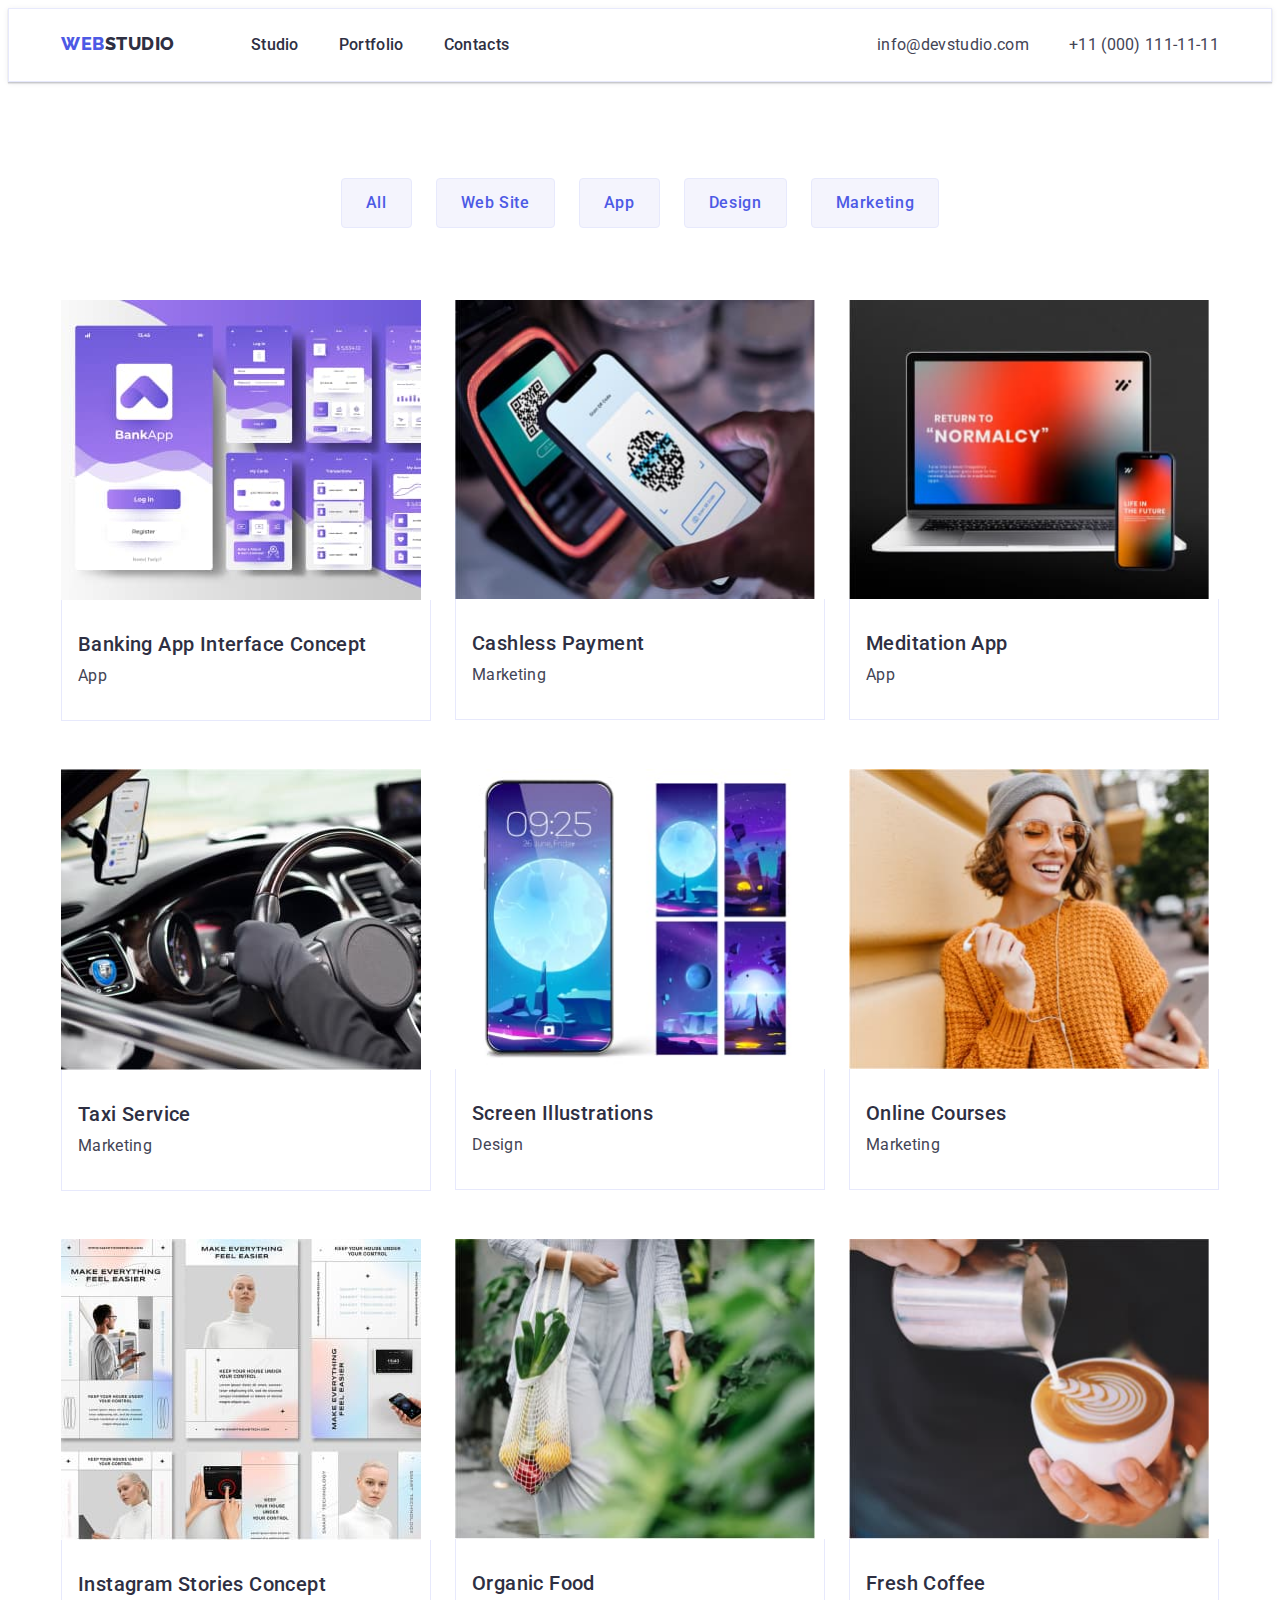
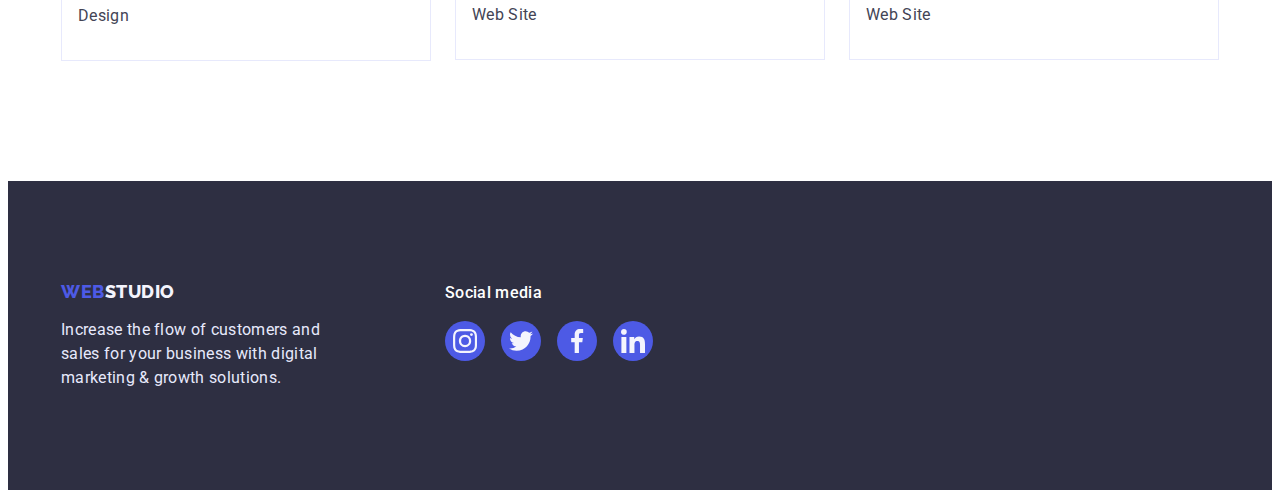
==== portfolio.html @ b0fa86c4 "Initial commit" ====
<!DOCTYPE html>
<html lang="en">
  <head>
    <meta charset="UTF-8" />
    <meta http-equiv="X-UA-Compatible" content="IE=edge" />
    <meta name="viewport" content="width=device-width, initial-scale=1.0" />
    <title>Document</title>
    <link rel="preconnect" href="https://fonts.googleapis.com" />
    <link rel="preconnect" href="https://fonts.gstatic.com" crossorigin />
    <link
      href="https://fonts.googleapis.com/css2?family=Raleway:wght@800&family=Roboto:wght@400;500;700;900&display=swap"
      rel="stylesheet"
    />
    <link
      rel="stylesheet"
      href="https://cdnjs.cloudflare.com/ajax/libs/modern-normalize/1.1.0/modern-normalize.min.css"
      integrity="sha512-wpPYUAdjBVSE4KJnH1VR1HeZfpl1ub8YT/NKx4PuQ5NmX2tKuGu6U/JRp5y+Y8XG2tV+wKQpNHVUX03MfMFn9Q=="
      crossorigin="anonymous"
      referrerpolicy="no-referrer"
    />
    <link rel="stylesheet" href="./css/styles.css" />
  </head>
  <body>
    <header class="header">
      <div class="container header-container">
        <nav class="header-navigation">
          <a href="./index.html" class="header-logo link"
            >Web<span class="logo-style">Studio</span></a
          >
          <ul class="header-list list">
            <li class="header-item">
              <a href="./index.html" class="header-link link">Studio</a>
            </li>
            <li class="header-item">
              <a href="./portfolio.html" class="header-link link">Portfolio</a>
            </li>
            <li class="header-item">
              <a href="" class="header-link link">Contacts</a>
            </li>
          </ul>
        </nav>

        <address class="header-address">
          <ul class="address-list list">
            <li class="address-item">
              <a class="address-link link" href="mailto:info@devstudio.com"
                >info@devstudio.com</a
              >
            </li>
            <li class="address-item">
              <a class="address-link link" href="tel:+110001111111"
                >+11 (000) 111-11-11</a
              >
            </li>
          </ul>
        </address>
      </div>
    </header>
    <main>
      <section class="portfolio">
        <div class="container">
          <h1 class="visually-hidden">Portfolio</h1>
          <ul class="portfolio-top-list list">
            <li class="portfolio-top-item">
              <button type="button" class="portfolio-btn">All</button>
            </li>
            <li class="portfolio-top-item">
              <button type="button" class="portfolio-btn">Web Site</button>
            </li>
            <li class="portfolio-top-item">
              <button type="button" class="portfolio-btn">App</button>
            </li>
            <li class="portfolio-top-item">
              <button type="button" class="portfolio-btn">Design</button>
            </li>
            <li class="portfolio-top-item">
              <button type="button" class="portfolio-btn">Marketing</button>
            </li>
          </ul>

          <ul class="portfolio-list list">
            <li class="portfolio-item">
              <a href="" class="portfolio-link link">
                <img
                  src="./images/banking.jpg"
                  alt="Banking App tabs"
                  width="360"
                  height="300"
                />

                <div class="card-content">
                  <h2 class="portfolio-title title">
                    Banking App Interface Concept
                  </h2>
                  <p class="portfolio-text text">App</p>
                </div>
              </a>
            </li>

            <li class="portfolio-item">
              <a href="" class="portfolio-link link">
                <img
                  src="./images/payment.jpg"
                  alt="Payment procedure"
                  width="360"
                  height="300"
                />

                <div class="card-content">
                  <h2 class="portfolio-title title">Cashless Payment</h2>
                  <p class="portfolio-text text">Marketing</p>
                </div>
              </a>
            </li>
            <li class="portfolio-item">
              <a href="" class="portfolio-link link">
                <img
                  src="./images/meditation.jpg"
                  alt="Laptop and telephone"
                  width="360"
                  height="300"
                />

                <div class="card-content">
                  <h2 class="portfolio-title title">Meditation App</h2>
                  <p class="portfolio-text text">App</p>
                </div>
              </a>
            </li>
            <li class="portfolio-item">
              <a href="" class="portfolio-link link">
                <img
                  src="./images/taxi.jpg"
                  alt="Steering wheel"
                  width="360"
                  height="300"
                />

                <div class="card-content">
                  <h2 class="portfolio-title title">Taxi Service</h2>
                  <p class="portfolio-text text">Marketing</p>
                </div>
              </a>
            </li>
            <li class="portfolio-item">
              <a href="" class="portfolio-link link">
                <img
                  src="./images/illustrations.jpg"
                  alt="Illustration samples on telephone screen"
                  width="360"
                  height="300"
                />

                <div class="card-content">
                  <h2 class="portfolio-title title">Screen Illustrations</h2>
                  <p class="portfolio-text text">Design</p>
                </div>
              </a>
            </li>
            <li class="portfolio-item">
              <a href="" class="portfolio-link link">
                <img
                  src="./images/courses.jpg"
                  alt="Smiling lady holding a phone"
                  width="360"
                  height="300"
                />

                <div class="card-content">
                  <h2 class="portfolio-title title">Online Courses</h2>
                  <p class="portfolio-text text">Marketing</p>
                </div>
              </a>
            </li>
            <li class="portfolio-item">
              <a href="" class="portfolio-link link">
                <img
                  src="./images/instagram.jpg"
                  alt="Instagram pages"
                  width="360"
                  height="300"
                />

                <div class="card-content">
                  <h2 class="portfolio-title title">
                    Instagram Stories Concept
                  </h2>
                  <p class="portfolio-text text">Design</p>
                </div>
              </a>
            </li>
            <li class="portfolio-item">
              <a href="" class="portfolio-link link">
                <img
                  src="./images/food.jpg"
                  alt="Lady holding a bag with fruits and vegetables"
                  width="360"
                  height="300"
                />

                <div class="card-content">
                  <h2 class="portfolio-title title">Organic Food</h2>
                  <p class="portfolio-text text">Web Site</p>
                </div>
              </a>
            </li>
            <li class="portfolio-item">
              <a href="" class="portfolio-link link">
                <img
                  src="./images/coffee.jpg"
                  alt="Cup of cofee"
                  width="360"
                  height="300"
                />

                <div class="card-content">
                  <h2 class="portfolio-title title">Fresh Coffee</h2>
                  <p class="portfolio-text text">Web Site</p>
                </div>
              </a>
            </li>
          </ul>
        </div>
      </section>
    </main>
    <footer class="footer">
      <div class="container footer-container">
        <div class="footer-content">
          <a href="./index.html" class="footer-logo link"
            >Web<span class="footer-logo-style">Studio</span></a
          >
          <p class="footer-text">
            Increase the flow of customers and sales for your business with
            digital marketing & growth solutions.
          </p>
        </div>
        <div class="footer-soc-media">
          <p class="footer-soc-text text">Social media</p>

          <ul class="footer-soc-list list">
            <li class="footer-soc-item">
              <a class="footer-soc-link link" href=""
                ><svg class="footer-soc-icon" width="24" height="24">
                  <use href="./images/icons.svg#icon-instagram"></use>
                </svg>
              </a>
            </li>
            <li class="footer-soc-item">
              <a class="footer-soc-link link" href=""
                ><svg class="footer-soc-icon" width="24" height="24">
                  <use href="./images/icons.svg#icon-twitter"></use>
                </svg>
              </a>
            </li>
            <li class="footer-soc-item">
              <a class="footer-soc-link link" href=""
                ><svg class="footer-soc-icon" width="24" height="24">
                  <use href="./images/icons.svg#icon-facebook"></use>
                </svg>
              </a>
            </li>
            <li class="footer-soc-item">
              <a class="footer-soc-link link" href=""
                ><svg class="footer-soc-icon" width="24" height="24">
                  <use href="./images/icons.svg#icon-linkedin"></use>
                </svg>
              </a>
            </li>
          </ul>
        </div>
      </div>
    </footer>
  </body>
</html>
---- css/styles.css ----
:root {
  --main-text-color: #434455;
  --main-background-color: #ffffff;
  --main-title-logo: #2e2f42;
  --button-icon-logo-color: #4d5ae5;
  --main-hover-focus: #404bbf;
  --secondary-bg-color: #f4f4fd;
  --border-footer-text: #e7e9fc;
  --footer-hover-focus: #31d0aa;
  --customer-icon-color: #8e8f99;
  --card-set-gap-column: 24px;
  --card-set-gap-row: 48px;
  --bg-gradient: linear-gradient(rgba(46, 47, 66, 0.7), rgba(46, 47, 66, 0.7));
}
p,
h1,
h2,
h3,
h4,
h5,
h6 {
  margin: 0;
}
ul {
  margin: 0;
  padding-left: 0;
}
button {
  cursor: pointer;
}
address {
  font-style: normal;
}
img {
  display: block;
  max-width: 100%;
  height: auto;
}
body {
  font-family: "Roboto", sans-serif;
  background-color: var(--main-background-color, #ffffff);
  color: var(--main-text-color, #434455);
}
.list {
  list-style: none;
}

.link {
  text-decoration: none;
}
.visually-hidden {
  position: absolute;
  width: 1px;
  height: 1px;
  margin: -1px;
  border: 0;
  padding: 0;
  white-space: nowrap;
  clip-path: inset(100%);
  clip: rect(0 0 0 0);
  overflow: hidden;
}

.container {
  width: 1158px;
  padding-left: 15px;
  padding-right: 15px;
  margin-left: auto;
  margin-right: auto;
}
section {
  padding-top: 120px;
  padding-bottom: 120px;
}

.head-title {
  font-size: 36px;
  line-height: 1.11;
  text-align: center;
  letter-spacing: 0.02em;
  text-transform: capitalize;
  color: var(--main-title-logo, #2e2f42);
  margin-bottom: 72px;
}
.title {
  font-weight: 500;
  font-size: 20px;
  line-height: 1.2;
  letter-spacing: 0.02em;
  color: var(--main-title-logo, #2e2f42);
}
.text {
  margin-top: 8px;
  font-size: 16px;
  line-height: 1.5;
  letter-spacing: 0.02em;
  color: var(--main-text-color, #434455);
}
/* ------------Header--------------- */
.header {
  border: 1px solid var(--border-footer-text, #e7e9fc);
  box-shadow: 0 1px 6px 0 rgba(46, 47, 66, 0.08),
    0 1px 1px 0 rgba(46, 47, 66, 0.16), 0 2px 1px 0 rgba(46, 47, 66, 0.08);
}
.header-navigation {
  display: flex;
  margin-right: auto;
}
.header-list {
  display: flex;
  gap: 40px;
}

.header-logo {
  padding-top: 24px;
  padding-bottom: 24px;
  margin-right: 76px;
  font-family: "Raleway", sans-serif;
  font-weight: 800;
  font-size: 18px;
  line-height: 1.17;
  align-items: center;
  letter-spacing: 0.03em;
  text-transform: uppercase;
  color: var(--button-icon-logo-color, #4d5ae5);
}

.logo-style {
  color: var(--main-title-logo, #2e2f42);
}

.header-link {
  display: block;
  padding-top: 24px;
  padding-bottom: 24px;
  font-weight: 500;
  font-size: 16px;
  line-height: 1.5;
  letter-spacing: 0.02em;
  color: var(--main-title-logo, #2e2f42);
}

.header-link:hover,
.header-link:focus {
  color: var(--main-hover-focus, #404bbf);
}
.header-container {
  display: flex;
  align-items: center;
}
.header-address {
  font-style: normal;
}
.address-list {
  display: flex;
  gap: 40px;
}

.address-link {
  font-size: 16px;
  line-height: 1.5;
  letter-spacing: 0.02em;
  color: var(--main-text-color, #434455);
}

.address-link:hover,
.address-link:focus {
  color: var(--main-hover-focus, #404bbf);
}
/* -------------------Hero-section----------------------- */
.hero-section {
  background-color: var(--main-title-logo, #2e2f42);
  background-image: var(--bg-gradient), url(../images/office.jpg);
  height: 600px;
  max-width: 1440px;
  margin-left: auto;
  margin-right: auto;
  background-repeat: no-repeat;
  background-position: center;
  background-size: cover;
  text-align: center;
  padding-top: 188px;
  padding-bottom: 188px;
}

.hero-title {
  margin: 0 auto;
  margin-bottom: 45px;
  width: 496px;
  font-size: 56px;
  line-height: 1.07;
  letter-spacing: 0.02em;
  color: var(--main-background-color, #ffffff);
}
.hero-btn {
  display: block;
  margin: 0 auto;
  border-radius: 4px;
  min-width: 169px;
  height: 56px;
  background: var(--button-icon-logo-color, #4d5ae5);
  font-family: inherit;
  font-weight: 500;
  font-size: 16px;
  line-height: 1.5;
  letter-spacing: 0.04em;
  color: var(--main-background-color, #ffffff);
  border: none;
}
.hero-btn:hover,
.hero-btn:focus {
  background: var(--main-hover-focus, #404bbf);
}

/* -------------------About-section----------------------- */

.about-list {
  display: flex;
  gap: var(--card-set-gap-column);
}

.about-item {
  flex-basis: calc((100% - 72px) / 4);
}

.icon-wrap {
  background-color: var(--secondary-bg-color, #f4f4fd);
  height: 112px;
  display: flex;
  align-items: center;
  justify-content: center;
  margin-bottom: 8px;
}
/* -------------------Duties-section----------------------- */
.duties {
  padding-top: 0;
}

.duties-list {
  display: flex;
  gap: var(--card-set-gap-column);
}

.duties-item {
  flex-basis: calc((100% - 48px) / 3);
}
/* -------------------Team-section----------------------- */
.team {
  background: var(--secondary-bg-color, #f4f4fd);
}

.team-list {
  display: flex;
  gap: var(--card-set-gap-column);
}
.team-text {
  margin-bottom: 8px;
}

.team-item {
  flex-basis: calc((100% - 72px) / 4);
  background: var(--main-background-color, #ffffff);
  text-align: center;
  border-radius: 0px 0px 4px 4px;
  box-shadow: 0 1px 6px rgba(46, 47, 66, 0.08), 0 1px 1px rgba(46, 47, 66, 0.16),
    0 2px 1px rgba(46, 47, 66, 0.08);
}

.team-content {
  padding: 32px 0;
}
.team-soc-list {
  display: flex;
  gap: var(--card-set-gap-column);
  justify-content: center;
}
.team-soc-item {
  width: 40px;
  height: 40px;
}

.team-soc-icon {
  fill: var(--secondary-bg-color, #f4f4fd);
}

.team-soc-link {
  width: 100%;
  height: 100%;
  border-radius: 50px;
  background-color: var(--button-icon-logo-color, #4d5ae5);
  display: flex;
  align-items: center;
  justify-content: center;
}
.team-soc-link:hover,
.team-soc-link:focus {
  background-color: var(--main-hover-focus, #404bbf);
}

/* -------------------Customers----------------------- */

.customers-icon-list {
  display: flex;
  gap: var(--card-set-gap-column);
}
.customers-icon-item {
  height: 88px;
  flex-basis: calc((100% - 120px) / 6);
}

.customers-icon-link {
  width: 100%;
  height: 100%;
  border-radius: 4px;
  border: 1px solid var(--customer-icon-color, #8e8f99);
  display: flex;
  align-items: center;
  justify-content: center;
  color: var(--customer-icon-color, #8e8f99);
}
.customers-icon {
  fill: currentColor;
}

.customers-icon-link:hover,
.customers-icon-link:focus {
  border-color: var(--main-hover-focus, #404bbf);
  color: var(--main-hover-focus, #404bbf);
}

/* -------------------Footer-section----------------------- */
.footer {
  background: var(--main-title-logo, #2e2f42);
  padding-top: 100px;
  padding-bottom: 100px;
}
.footer-container {
  display: flex;
  gap: 120px;
}
.footer-content {
  width: 264px;
}
.footer-logo {
  display: block;
  margin-bottom: 16px;
  font-family: "Raleway", sans-serif;
  font-weight: 800;
  font-size: 18px;
  line-height: 1.17;
  letter-spacing: 0.03em;
  text-transform: uppercase;
  color: var(--button-icon-logo-color, #4d5ae5);
}
.footer-logo-style {
  color: var(--secondary-bg-color, #f4f4fd);
}

.footer-text {
  font-size: 16px;
  line-height: 1.5;
  letter-spacing: 0.02em;
  color: var(--border-footer-text, #e7e9fc);
}

.footer-soc-text {
  font-weight: 500;
  margin-top: 0px;
  margin-bottom: 16px;
  color: var(--main-background-color, #ffffff);
}

.footer-soc-list {
  display: flex;
  gap: 16px;
}
.footer-soc-media {
  display: block;
  width: 208px;
}

.footer-soc-item {
  width: 40px;
  height: 40px;
}

.footer-soc-icon {
  fill: var(--secondary-bg-color, #f4f4fd);
}

.footer-soc-link {
  width: 100%;
  height: 100%;
  border-radius: 50px;
  background-color: var(--button-icon-logo-color, #4d5ae5);
  display: flex;
  align-items: center;
  justify-content: center;
}
.footer-soc-link:hover,
.footer-soc-link:focus {
  background-color: var(--footer-hover-focus, #31d0aa);
}

/* ----------Portfolio-page----------------------- */
.portfolio {
  padding-top: 96px;
}
.portfolio-top-list {
  display: flex;
  justify-content: center;
  margin-bottom: 72px;
  gap: var(--card-set-gap-column);
}

.portfolio-btn {
  border-radius: 4px;
  padding: 12px 24px;
  border: 1px solid var(--border-footer-text, #e7e9fc);
  font-family: inherit;
  font-weight: 500;
  font-size: 16px;
  line-height: 1.5;
  display: flex;
  align-items: center;
  text-align: center;
  letter-spacing: 0.04em;
  background: var(--secondary-bg-color, #f4f4fd);
  color: var(--button-icon-logo-color, #4d5ae5);
}
.portfolio-btn:hover,
.portfolio-btn:focus {
  background: var(--main-hover-focus, #404bbf);
  border-color: var(--main-hover-focus, #404bbf);
  color: var(--main-background-color, #ffffff);
  box-shadow: 0 3px 1px rgba(0, 0, 0, 0.1), 0 2px 1px rgba(0, 0, 0, 0.08),
    0 2px 2px rgba(0, 0, 0, 0.12);
}

.portfolio-list {
  display: flex;
  flex-wrap: wrap;
  column-gap: var(--card-set-gap-column);
  row-gap: var(--card-set-gap-row);
}

.portfolio-item {
  flex-basis: calc((100% - 48px) / 3);
}

.card-content {
  padding: 32px 0px 32px 16px;
  border: 1px solid var(--border-footer-text, #e7e9fc);
  border-top: none;
}

.portfolio-link {
  display: block;
}

.portfolio-link:hover,
.portfolio-link:focus {
  box-shadow: 0 1px 6px 0 rgba(46, 47, 66, 0.08),
    0 1px 1px 0 rgba(46, 47, 66, 0.16), 0 2px 1px 0 rgba(46, 47, 66, 0.08);
}
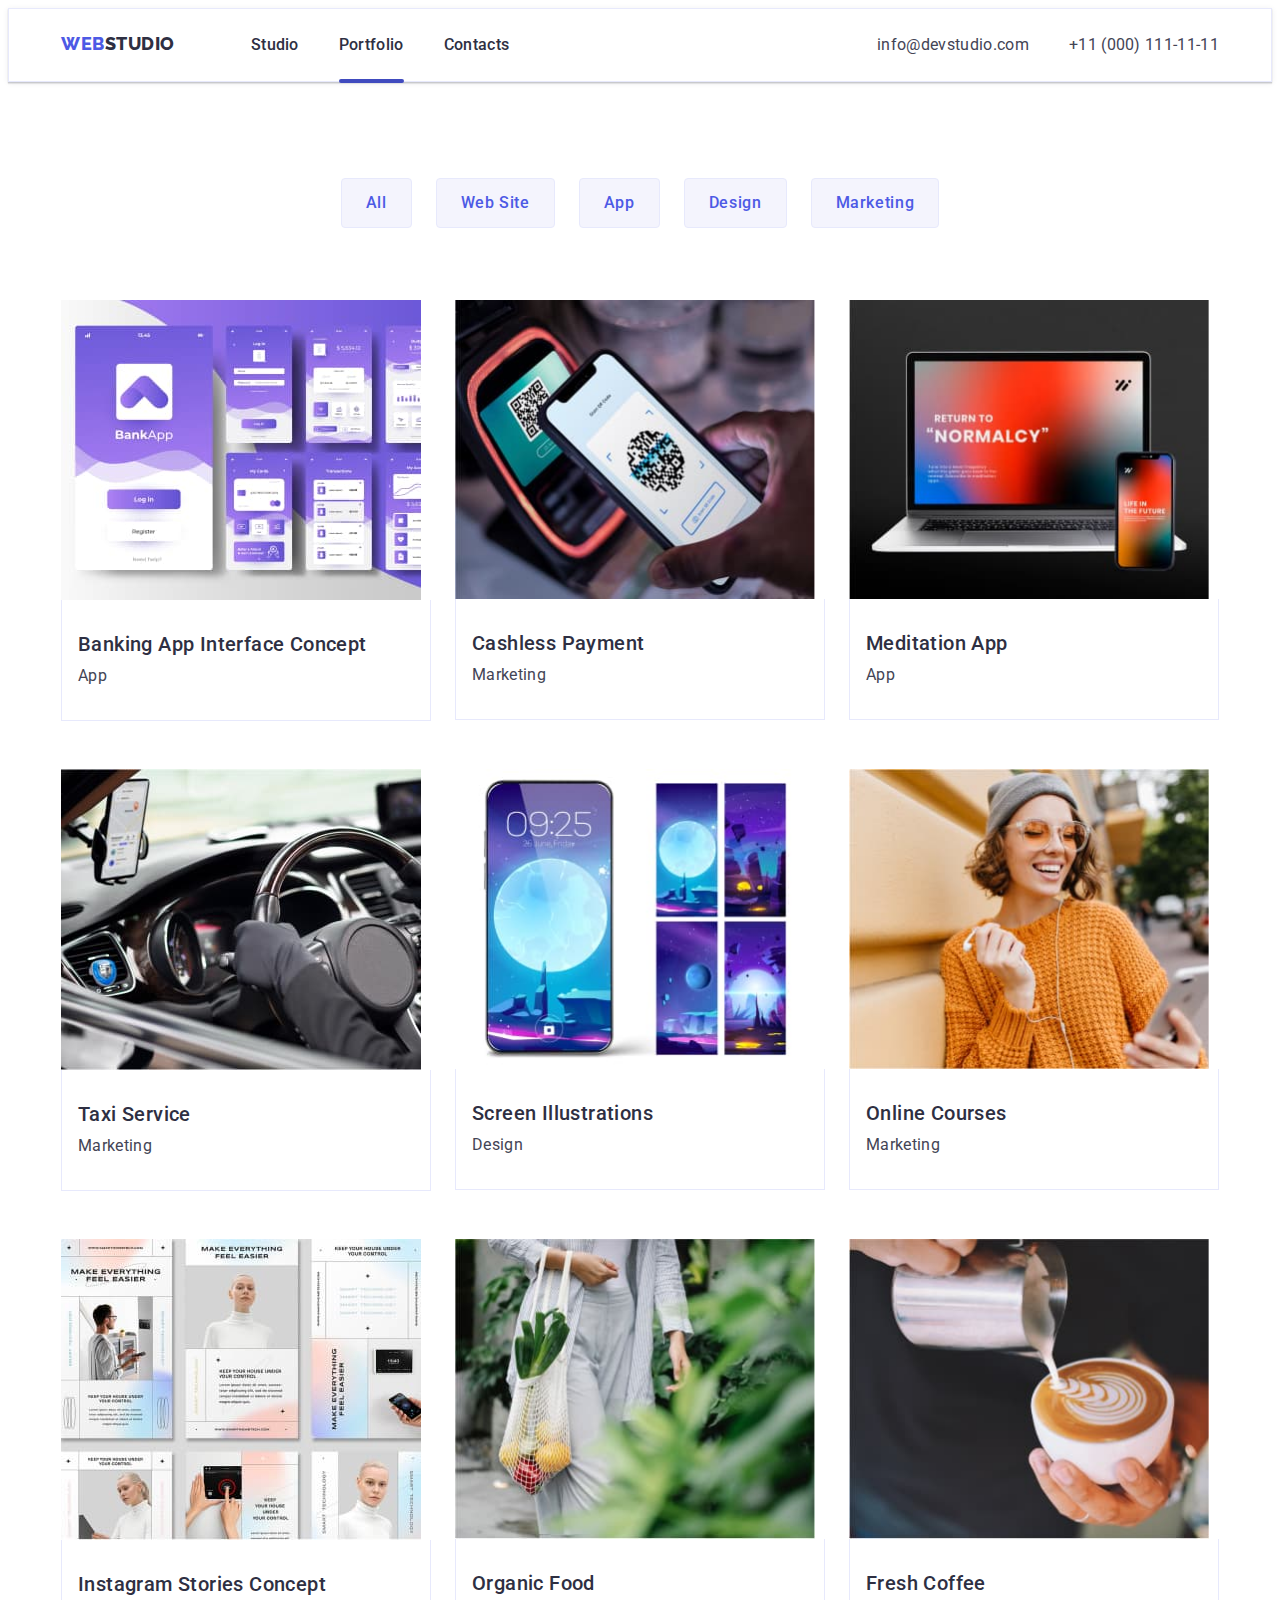
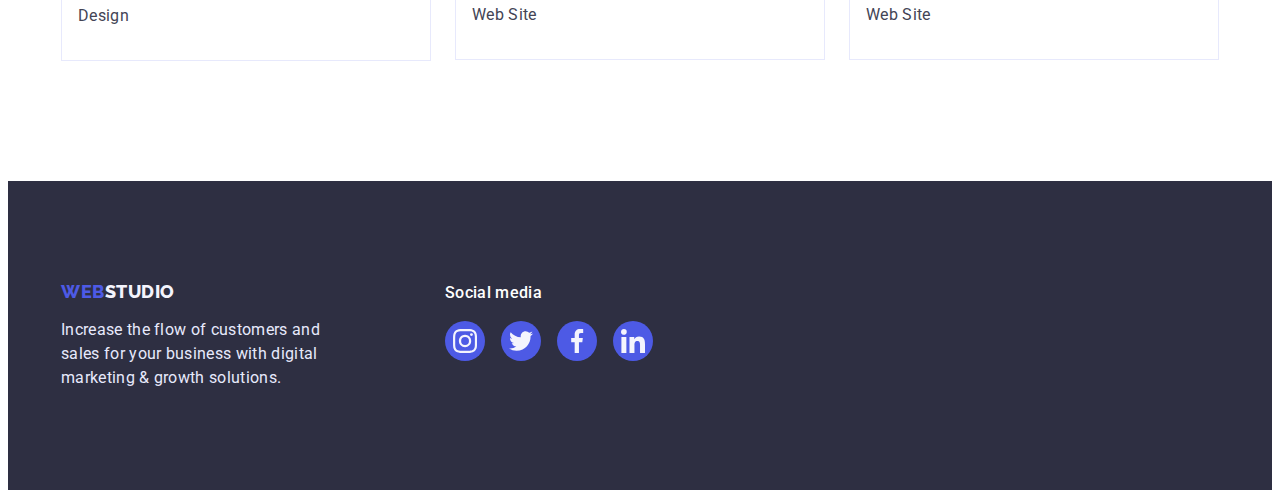
==== commit c2c28aa7: "final update" ====
--- a/portfolio.html
+++ b/portfolio.html
@@ -32,7 +32,9 @@
               <a href="./index.html" class="header-link link">Studio</a>
             </li>
             <li class="header-item">
-              <a href="./portfolio.html" class="header-link link">Portfolio</a>
+              <a href="./portfolio.html" class="header-link after-link link"
+                >Portfolio</a
+              >
             </li>
             <li class="header-item">
               <a href="" class="header-link link">Contacts</a>
@@ -81,12 +83,20 @@
           <ul class="portfolio-list list">
             <li class="portfolio-item">
               <a href="" class="portfolio-link link">
-                <img
-                  src="./images/banking.jpg"
-                  alt="Banking App tabs"
-                  width="360"
-                  height="300"
-                />
+                <div class="portfolio-thumb">
+                  <img
+                    src="./images/banking.jpg"
+                    alt="Banking App tabs"
+                    width="360"
+                    height="300"
+                  />
+
+                  <p class="portfolio-cover-text text">
+                    14 Stylish and User-Friendly App Design Concepts · Task
+                    Manager App · Calorie Tracker App · Exotic Fruit Ecommerce
+                    App · Cloud Storage App
+                  </p>
+                </div>
 
                 <div class="card-content">
                   <h2 class="portfolio-title title">
@@ -99,12 +109,19 @@
 
             <li class="portfolio-item">
               <a href="" class="portfolio-link link">
-                <img
-                  src="./images/payment.jpg"
-                  alt="Payment procedure"
-                  width="360"
-                  height="300"
-                />
+                <div class="portfolio-thumb">
+                  <img
+                    src="./images/payment.jpg"
+                    alt="Payment procedure"
+                    width="360"
+                    height="300"
+                  />
+                  <p class="portfolio-cover-text text">
+                    14 Stylish and User-Friendly App Design Concepts · Task
+                    Manager App · Calorie Tracker App · Exotic Fruit Ecommerce
+                    App · Cloud Storage App
+                  </p>
+                </div>
 
                 <div class="card-content">
                   <h2 class="portfolio-title title">Cashless Payment</h2>
@@ -114,12 +131,21 @@
             </li>
             <li class="portfolio-item">
               <a href="" class="portfolio-link link">
-                <img
-                  src="./images/meditation.jpg"
-                  alt="Laptop and telephone"
-                  width="360"
-                  height="300"
-                />
+                <div class="portfolio-thumb">
+                  <img
+                    src="./images/meditation.jpg"
+                    alt="Laptop and telephone"
+                    width="360"
+                    height="300"
+                  />
+                  <div class="portfolio-cover-text text">
+                    <p>
+                      14 Stylish and User-Friendly App Design Concepts · Task
+                      Manager App · Calorie Tracker App · Exotic Fruit Ecommerce
+                      App · Cloud Storage App
+                    </p>
+                  </div>
+                </div>
 
                 <div class="card-content">
                   <h2 class="portfolio-title title">Meditation App</h2>
@@ -129,27 +155,41 @@
             </li>
             <li class="portfolio-item">
               <a href="" class="portfolio-link link">
-                <img
-                  src="./images/taxi.jpg"
-                  alt="Steering wheel"
-                  width="360"
-                  height="300"
-                />
+                <div class="portfolio-thumb">
+                  <img
+                    src="./images/taxi.jpg"
+                    alt="Steering wheel"
+                    width="360"
+                    height="300"
+                  />
+                  <p class="portfolio-cover-text text">
+                    14 Stylish and User-Friendly App Design Concepts · Task
+                    Manager App · Calorie Tracker App · Exotic Fruit Ecommerce
+                    App · Cloud Storage App
+                  </p>
+                </div>
 
                 <div class="card-content">
                   <h2 class="portfolio-title title">Taxi Service</h2>
-                  <p class="portfolio-text text">Marketing</p>
-                </div>
-              </a>
-            </li>
-            <li class="portfolio-item">
-              <a href="" class="portfolio-link link">
-                <img
-                  src="./images/illustrations.jpg"
-                  alt="Illustration samples on telephone screen"
-                  width="360"
-                  height="300"
-                />
+                  <p class="portfolio-cover text">Marketing</p>
+                </div>
+              </a>
+            </li>
+            <li class="portfolio-item">
+              <a href="" class="portfolio-link link">
+                <div class="portfolio-thumb">
+                  <img
+                    src="./images/illustrations.jpg"
+                    alt="Illustration samples on telephone screen"
+                    width="360"
+                    height="300"
+                  />
+                  <p class="portfolio-cover-text text">
+                    14 Stylish and User-Friendly App Design Concepts · Task
+                    Manager App · Calorie Tracker App · Exotic Fruit Ecommerce
+                    App · Cloud Storage App
+                  </p>
+                </div>
 
                 <div class="card-content">
                   <h2 class="portfolio-title title">Screen Illustrations</h2>
@@ -159,12 +199,20 @@
             </li>
             <li class="portfolio-item">
               <a href="" class="portfolio-link link">
-                <img
-                  src="./images/courses.jpg"
-                  alt="Smiling lady holding a phone"
-                  width="360"
-                  height="300"
-                />
+                <div class="portfolio-thumb">
+                  <img
+                    src="./images/courses.jpg"
+                    alt="Smiling lady holding a phone"
+                    width="360"
+                    height="300"
+                  />
+
+                  <p class="portfolio-cover-text text">
+                    14 Stylish and User-Friendly App Design Concepts · Task
+                    Manager App · Calorie Tracker App · Exotic Fruit Ecommerce
+                    App · Cloud Storage App
+                  </p>
+                </div>
 
                 <div class="card-content">
                   <h2 class="portfolio-title title">Online Courses</h2>
@@ -174,12 +222,20 @@
             </li>
             <li class="portfolio-item">
               <a href="" class="portfolio-link link">
-                <img
-                  src="./images/instagram.jpg"
-                  alt="Instagram pages"
-                  width="360"
-                  height="300"
-                />
+                <div class="portfolio-thumb">
+                  <img
+                    src="./images/instagram.jpg"
+                    alt="Instagram pages"
+                    width="360"
+                    height="300"
+                  />
+
+                  <p class="portfolio-cover-text text">
+                    14 Stylish and User-Friendly App Design Concepts · Task
+                    Manager App · Calorie Tracker App · Exotic Fruit Ecommerce
+                    App · Cloud Storage App
+                  </p>
+                </div>
 
                 <div class="card-content">
                   <h2 class="portfolio-title title">
@@ -191,12 +247,20 @@
             </li>
             <li class="portfolio-item">
               <a href="" class="portfolio-link link">
-                <img
-                  src="./images/food.jpg"
-                  alt="Lady holding a bag with fruits and vegetables"
-                  width="360"
-                  height="300"
-                />
+                <div class="portfolio-thumb">
+                  <img
+                    src="./images/food.jpg"
+                    alt="Lady holding a bag with fruits and vegetables"
+                    width="360"
+                    height="300"
+                  />
+
+                  <p class="portfolio-cover-text text">
+                    14 Stylish and User-Friendly App Design Concepts · Task
+                    Manager App · Calorie Tracker App · Exotic Fruit Ecommerce
+                    App · Cloud Storage App
+                  </p>
+                </div>
 
                 <div class="card-content">
                   <h2 class="portfolio-title title">Organic Food</h2>
@@ -206,12 +270,20 @@
             </li>
             <li class="portfolio-item">
               <a href="" class="portfolio-link link">
-                <img
-                  src="./images/coffee.jpg"
-                  alt="Cup of cofee"
-                  width="360"
-                  height="300"
-                />
+                <div class="portfolio-thumb">
+                  <img
+                    src="./images/coffee.jpg"
+                    alt="Cup of cofee"
+                    width="360"
+                    height="300"
+                  />
+
+                  <p class="portfolio-cover-text text">
+                    14 Stylish and User-Friendly App Design Concepts · Task
+                    Manager App · Calorie Tracker App · Exotic Fruit Ecommerce
+                    App · Cloud Storage App
+                  </p>
+                </div>
 
                 <div class="card-content">
                   <h2 class="portfolio-title title">Fresh Coffee</h2>
--- a/css/styles.css
+++ b/css/styles.css
@@ -8,9 +8,11 @@
   --border-footer-text: #e7e9fc;
   --footer-hover-focus: #31d0aa;
   --customer-icon-color: #8e8f99;
+  --modal-bg: #fcfcfc;
   --card-set-gap-column: 24px;
   --card-set-gap-row: 48px;
   --bg-gradient: linear-gradient(rgba(46, 47, 66, 0.7), rgba(46, 47, 66, 0.7));
+  --timing-function: cubic-bezier(0.4, 0, 0.2, 1);
 }
 p,
 h1,
@@ -130,6 +132,7 @@
 }
 
 .header-link {
+  position: relative;
   display: block;
   padding-top: 24px;
   padding-bottom: 24px;
@@ -138,12 +141,25 @@
   line-height: 1.5;
   letter-spacing: 0.02em;
   color: var(--main-title-logo, #2e2f42);
+  transition: color 250ms var(--timing-function);
 }
 
 .header-link:hover,
 .header-link:focus {
   color: var(--main-hover-focus, #404bbf);
 }
+
+.after-link::after {
+  content: "";
+  position: absolute;
+  left: 0;
+  bottom: -2px;
+  width: 100%;
+  height: 4px;
+  border-radius: 2px;
+  background-color: var(--main-hover-focus);
+}
+
 .header-container {
   display: flex;
   align-items: center;
@@ -161,12 +177,14 @@
   line-height: 1.5;
   letter-spacing: 0.02em;
   color: var(--main-text-color, #434455);
+  transition: color 250ms var(--timing-function);
 }
 
 .address-link:hover,
 .address-link:focus {
   color: var(--main-hover-focus, #404bbf);
 }
+
 /* -------------------Hero-section----------------------- */
 .hero-section {
   background-color: var(--main-title-logo, #2e2f42);
@@ -206,6 +224,7 @@
   letter-spacing: 0.04em;
   color: var(--main-background-color, #ffffff);
   border: none;
+  transition: background-color 250ms var(--timing-function);
 }
 .hero-btn:hover,
 .hero-btn:focus {
@@ -291,6 +310,7 @@
   display: flex;
   align-items: center;
   justify-content: center;
+  transition: background-color 250ms cubic-bezier(0.4, 0, 0.2, 1);
 }
 .team-soc-link:hover,
 .team-soc-link:focus {
@@ -317,6 +337,8 @@
   align-items: center;
   justify-content: center;
   color: var(--customer-icon-color, #8e8f99);
+  transition: background-color 250ms var(--timing-function),
+    color 250ms var(--timing-function);
 }
 .customers-icon {
   fill: currentColor;
@@ -396,6 +418,7 @@
   display: flex;
   align-items: center;
   justify-content: center;
+  transition: background-color 250ms var(--timing-function);
 }
 .footer-soc-link:hover,
 .footer-soc-link:focus {
@@ -427,6 +450,10 @@
   letter-spacing: 0.04em;
   background: var(--secondary-bg-color, #f4f4fd);
   color: var(--button-icon-logo-color, #4d5ae5);
+  transition: background-color 250ms var(--timing-function),
+    color 250ms var(--timing-function),
+    border-color 250ms var(--timing-function),
+    box-shadow 250ms var(--timing-function);
 }
 .portfolio-btn:hover,
 .portfolio-btn:focus {
@@ -437,6 +464,25 @@
     0 2px 2px rgba(0, 0, 0, 0.12);
 }
 
+.portfolio-thumb {
+  position: relative;
+  overflow: hidden;
+}
+
+.portfolio-cover-text {
+  position: absolute;
+  top: 0;
+  left: 0;
+  width: 100%;
+  height: 100%;
+  margin-top: 0;
+  padding: 40px 32px;
+  color: #f4f4fd;
+  background-color: var(--button-icon-logo-color, #4d5ae5);
+  transform: translateY(100%);
+  transition: transform 250ms var(--timing-function);
+}
+
 .portfolio-list {
   display: flex;
   flex-wrap: wrap;
@@ -463,3 +509,52 @@
   box-shadow: 0 1px 6px 0 rgba(46, 47, 66, 0.08),
     0 1px 1px 0 rgba(46, 47, 66, 0.16), 0 2px 1px 0 rgba(46, 47, 66, 0.08);
 }
+
+.portfolio-link:hover .portfolio-cover-text,
+.portfolio-link:focus .portfolio-cover-text {
+  transform: translate(0);
+}
+
+/* ----------Backdrop----------------------- */
+.backdrop {
+  position: fixed;
+  top: 0;
+  width: 100%;
+  height: 100%;
+  background-color: rgba(46, 47, 66, 0.4);
+  transition: opacity 250ms var(--timing-function),
+    visibility 250ms var(--timing-function);
+}
+
+.modal {
+  position: absolute;
+  top: 50%;
+  left: 50%;
+  width: 408px;
+  min-height: 576px;
+  background-color: var(--modal-bg, #fcfcfc);
+  border-radius: 4px;
+  box-shadow: 0px 1px 1px rgba(0, 0, 0, 0.14), 0px 1px 3px rgba(0, 0, 0, 0.12),
+    0px 2px 1px rgba(0, 0, 0, 0.2);
+  padding: 20px;
+  transform: translate(-50%, -50%) scale(1) rotate(360deg);
+  transition: transform 500ms var(--timing-function);
+}
+
+.backdrop.is-hidden .modal {
+  transform: translate(-50%, -50%) scale(0) rotate(0);
+}
+.modal-close-btn {
+  width: 24px;
+  height: 24px;
+  background-color: var(--border-footer-text, #e7e9fc);
+  border: 1px solid rgba(0, 0, 0, 0.1);
+  border-radius: 50%;
+  display: block;
+  margin-left: auto;
+}
+.is-hidden {
+  opacity: 0;
+  visibility: hidden;
+  pointer-events: none;
+}
